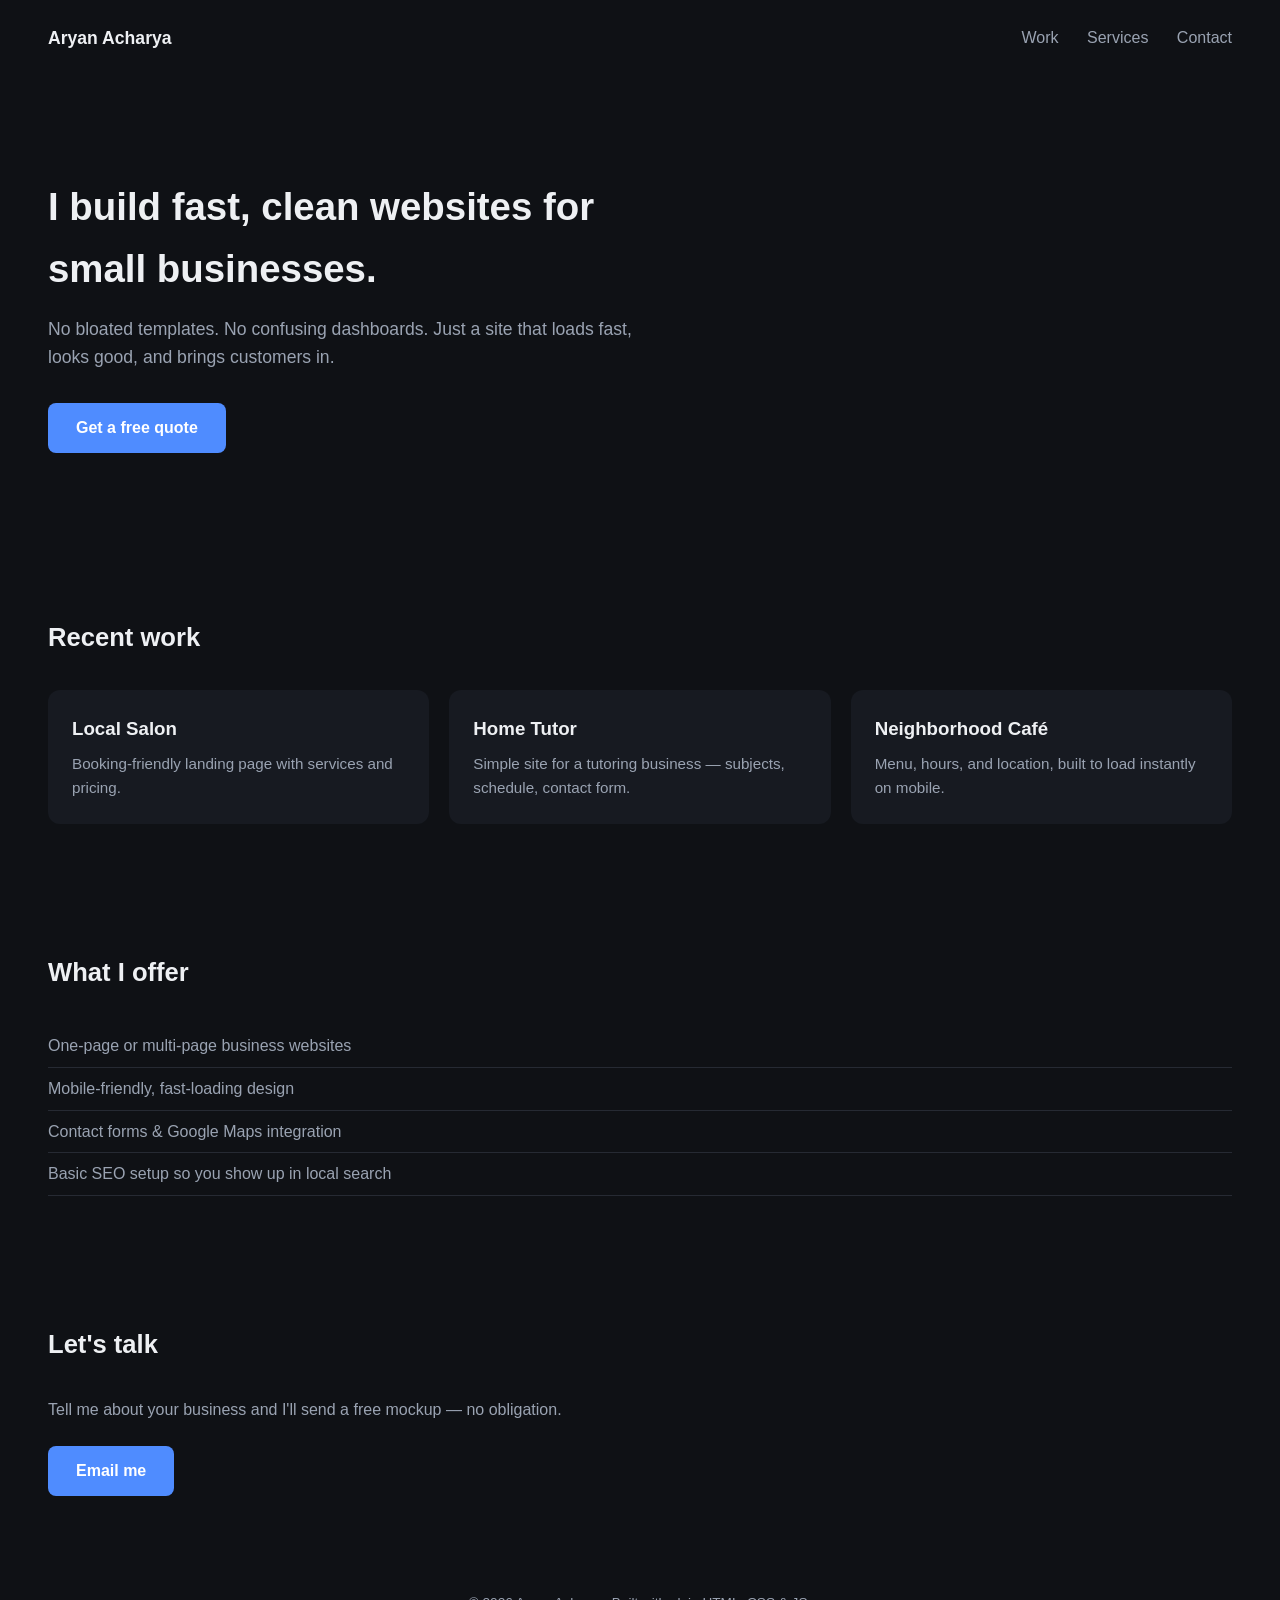
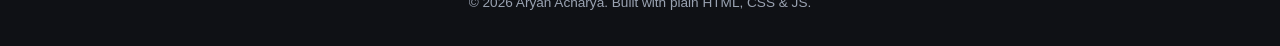
==== index.html @ 9ff777b5 "Add initial portfolio site scaffold" ====
<!DOCTYPE html>
<html lang="en">
<head>
  <meta charset="UTF-8">
  <meta name="viewport" content="width=device-width, initial-scale=1.0">
  <title>Aryan Acharya — Web Developer</title>
  <link rel="stylesheet" href="styles.css">
</head>
<body>
  <header class="nav">
    <div class="nav-brand">Aryan Acharya</div>
    <nav>
      <a href="#work">Work</a>
      <a href="#services">Services</a>
      <a href="#contact">Contact</a>
    </nav>
  </header>

  <section class="hero">
    <h1>I build fast, clean websites for small businesses.</h1>
    <p>No bloated templates. No confusing dashboards. Just a site that loads fast, looks good, and brings customers in.</p>
    <a href="#contact" class="btn">Get a free quote</a>
  </section>

  <section id="work" class="work">
    <h2>Recent work</h2>
    <div class="grid">
      <div class="card">
        <h3>Local Salon</h3>
        <p>Booking-friendly landing page with services and pricing.</p>
      </div>
      <div class="card">
        <h3>Home Tutor</h3>
        <p>Simple site for a tutoring business — subjects, schedule, contact form.</p>
      </div>
      <div class="card">
        <h3>Neighborhood Café</h3>
        <p>Menu, hours, and location, built to load instantly on mobile.</p>
      </div>
    </div>
  </section>

  <section id="services" class="services">
    <h2>What I offer</h2>
    <ul>
      <li>One-page or multi-page business websites</li>
      <li>Mobile-friendly, fast-loading design</li>
      <li>Contact forms & Google Maps integration</li>
      <li>Basic SEO setup so you show up in local search</li>
    </ul>
  </section>

  <section id="contact" class="contact">
    <h2>Let's talk</h2>
    <p>Tell me about your business and I'll send a free mockup — no obligation.</p>
    <a href="mailto:progamertiger2007@gmail.com" class="btn">Email me</a>
  </section>

  <footer>
    <p>&copy; 2026 Aryan Acharya. Built with plain HTML, CSS & JS.</p>
  </footer>

  <script src="script.js"></script>
</body>
</html>
---- styles.css ----
:root {
  --bg: #0f1115;
  --bg-card: #171a21;
  --text: #eef0f3;
  --muted: #9aa3b2;
  --accent: #4f8cff;
}

* { box-sizing: border-box; margin: 0; padding: 0; }

body {
  font-family: -apple-system, "Segoe UI", Roboto, sans-serif;
  background: var(--bg);
  color: var(--text);
  line-height: 1.6;
}

a { color: inherit; text-decoration: none; }

.nav {
  display: flex;
  justify-content: space-between;
  align-items: center;
  padding: 24px 48px;
}

.nav-brand { font-weight: 700; font-size: 1.1rem; }

.nav nav a { margin-left: 24px; color: var(--muted); }
.nav nav a:hover { color: var(--text); }

.hero {
  padding: 100px 48px;
  max-width: 700px;
}

.hero h1 { font-size: 2.4rem; margin-bottom: 16px; }
.hero p { color: var(--muted); margin-bottom: 32px; font-size: 1.1rem; }

.btn {
  display: inline-block;
  background: var(--accent);
  color: white;
  padding: 12px 28px;
  border-radius: 8px;
  font-weight: 600;
}

.work, .services, .contact {
  padding: 64px 48px;
}

.work h2, .services h2, .contact h2 {
  font-size: 1.6rem;
  margin-bottom: 32px;
}

.grid {
  display: grid;
  grid-template-columns: repeat(auto-fit, minmax(220px, 1fr));
  gap: 20px;
}

.card {
  background: var(--bg-card);
  padding: 24px;
  border-radius: 12px;
}

.card h3 { margin-bottom: 8px; }
.card p { color: var(--muted); font-size: 0.95rem; }

.services ul { list-style: none; color: var(--muted); }
.services li { padding: 8px 0; border-bottom: 1px solid #262a33; }

.contact p { color: var(--muted); margin-bottom: 24px; }

footer {
  text-align: center;
  padding: 32px;
  color: var(--muted);
  font-size: 0.85rem;
}

@media (max-width: 600px) {
  .nav, .hero, .work, .services, .contact { padding-left: 24px; padding-right: 24px; }
  .hero h1 { font-size: 1.8rem; }
}
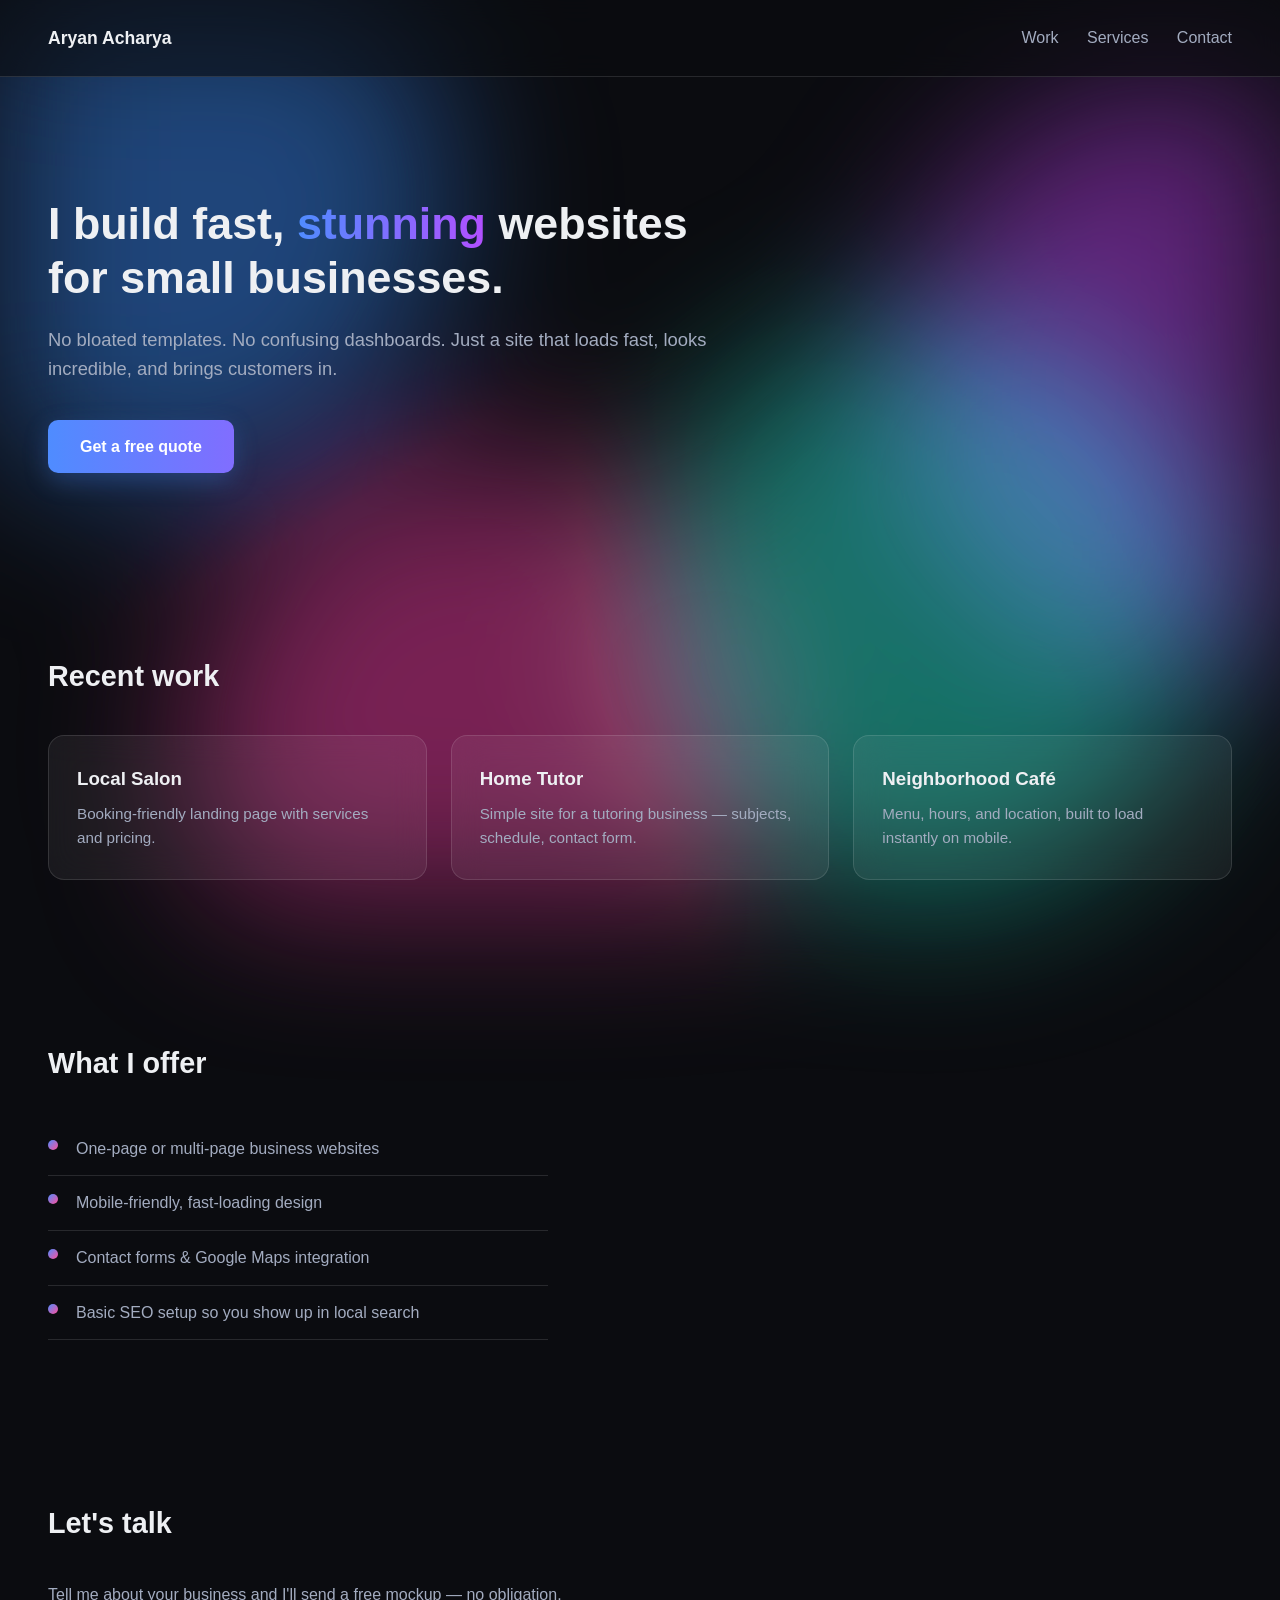
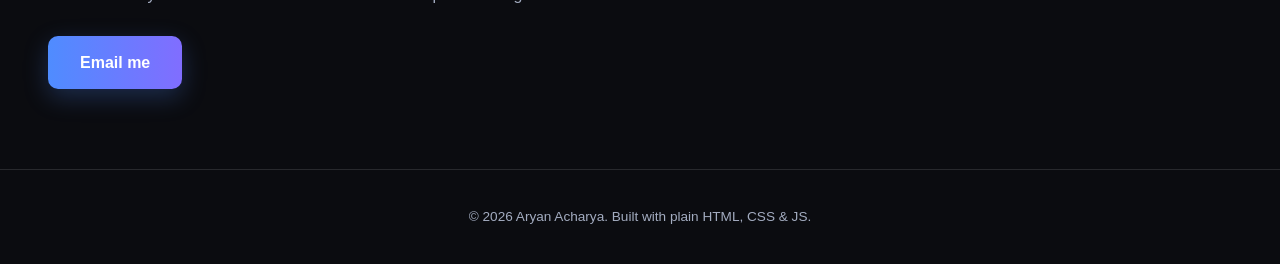
==== commit f87b7ff3: "Add animated gradient blobs, glassmorphism, and scroll-reveal effects" ====
--- a/index.html
+++ b/index.html
@@ -7,6 +7,13 @@
   <link rel="stylesheet" href="styles.css">
 </head>
 <body>
+  <div class="bg-blobs" aria-hidden="true">
+    <div class="blob blob-1"></div>
+    <div class="blob blob-2"></div>
+    <div class="blob blob-3"></div>
+    <div class="blob blob-4"></div>
+  </div>
+
   <header class="nav">
     <div class="nav-brand">Aryan Acharya</div>
     <nav>
@@ -17,23 +24,23 @@
   </header>
 
   <section class="hero">
-    <h1>I build fast, clean websites for small businesses.</h1>
-    <p>No bloated templates. No confusing dashboards. Just a site that loads fast, looks good, and brings customers in.</p>
-    <a href="#contact" class="btn">Get a free quote</a>
+    <h1 class="reveal">I build fast, <span class="gradient-text">stunning</span> websites for small businesses.</h1>
+    <p class="reveal">No bloated templates. No confusing dashboards. Just a site that loads fast, looks incredible, and brings customers in.</p>
+    <a href="#contact" class="btn reveal">Get a free quote</a>
   </section>
 
   <section id="work" class="work">
-    <h2>Recent work</h2>
+    <h2 class="reveal">Recent work</h2>
     <div class="grid">
-      <div class="card">
+      <div class="card glass reveal">
         <h3>Local Salon</h3>
         <p>Booking-friendly landing page with services and pricing.</p>
       </div>
-      <div class="card">
+      <div class="card glass reveal">
         <h3>Home Tutor</h3>
         <p>Simple site for a tutoring business — subjects, schedule, contact form.</p>
       </div>
-      <div class="card">
+      <div class="card glass reveal">
         <h3>Neighborhood Café</h3>
         <p>Menu, hours, and location, built to load instantly on mobile.</p>
       </div>
@@ -41,23 +48,23 @@
   </section>
 
   <section id="services" class="services">
-    <h2>What I offer</h2>
+    <h2 class="reveal">What I offer</h2>
     <ul>
-      <li>One-page or multi-page business websites</li>
-      <li>Mobile-friendly, fast-loading design</li>
-      <li>Contact forms & Google Maps integration</li>
-      <li>Basic SEO setup so you show up in local search</li>
+      <li class="reveal">One-page or multi-page business websites</li>
+      <li class="reveal">Mobile-friendly, fast-loading design</li>
+      <li class="reveal">Contact forms &amp; Google Maps integration</li>
+      <li class="reveal">Basic SEO setup so you show up in local search</li>
     </ul>
   </section>
 
   <section id="contact" class="contact">
-    <h2>Let's talk</h2>
-    <p>Tell me about your business and I'll send a free mockup — no obligation.</p>
-    <a href="mailto:progamertiger2007@gmail.com" class="btn">Email me</a>
+    <h2 class="reveal">Let's talk</h2>
+    <p class="reveal">Tell me about your business and I'll send a free mockup — no obligation.</p>
+    <a href="mailto:progamertiger2007@gmail.com" class="btn reveal">Email me</a>
   </section>
 
   <footer>
-    <p>&copy; 2026 Aryan Acharya. Built with plain HTML, CSS & JS.</p>
+    <p>&copy; 2026 Aryan Acharya. Built with plain HTML, CSS &amp; JS.</p>
   </footer>
 
   <script src="script.js"></script>
--- a/styles.css
+++ b/styles.css
@@ -1,88 +1,252 @@
 :root {
-  --bg: #0f1115;
-  --bg-card: #171a21;
+  --bg: #0b0c10;
+  --bg-card: rgba(255, 255, 255, 0.06);
+  --border: rgba(255, 255, 255, 0.12);
   --text: #eef0f3;
-  --muted: #9aa3b2;
+  --muted: #a3acc0;
   --accent: #4f8cff;
+  --accent-2: #b24fff;
+  --accent-3: #ff4f9a;
+  --accent-4: #4fe0c9;
 }
 
 * { box-sizing: border-box; margin: 0; padding: 0; }
+
+html { scroll-behavior: smooth; }
 
 body {
   font-family: -apple-system, "Segoe UI", Roboto, sans-serif;
   background: var(--bg);
   color: var(--text);
   line-height: 1.6;
+  position: relative;
+  overflow-x: hidden;
+  min-height: 100vh;
 }
 
 a { color: inherit; text-decoration: none; }
 
+/* ---- animated background blobs ---- */
+.bg-blobs {
+  position: fixed;
+  inset: 0;
+  z-index: -1;
+  overflow: hidden;
+  filter: blur(80px) saturate(140%);
+}
+
+.blob {
+  position: absolute;
+  width: 45vw;
+  height: 45vw;
+  max-width: 600px;
+  max-height: 600px;
+  border-radius: 50%;
+  opacity: 0.45;
+  will-change: transform;
+}
+
+.blob-1 {
+  background: var(--accent);
+  top: -10%;
+  left: -10%;
+  animation: float1 22s ease-in-out infinite;
+}
+
+.blob-2 {
+  background: var(--accent-2);
+  top: 10%;
+  right: -15%;
+  animation: float2 26s ease-in-out infinite;
+}
+
+.blob-3 {
+  background: var(--accent-3);
+  bottom: -15%;
+  left: 15%;
+  animation: float3 20s ease-in-out infinite;
+}
+
+.blob-4 {
+  background: var(--accent-4);
+  bottom: 0%;
+  right: 5%;
+  animation: float1 30s ease-in-out infinite reverse;
+}
+
+@keyframes float1 {
+  0%, 100% { transform: translate(0, 0) scale(1); }
+  33% { transform: translate(8vw, 6vh) scale(1.15); }
+  66% { transform: translate(-4vw, 10vh) scale(0.9); }
+}
+
+@keyframes float2 {
+  0%, 100% { transform: translate(0, 0) scale(1); }
+  40% { transform: translate(-10vw, 8vh) scale(1.1); }
+  70% { transform: translate(-2vw, -6vh) scale(0.95); }
+}
+
+@keyframes float3 {
+  0%, 100% { transform: translate(0, 0) scale(1); }
+  50% { transform: translate(10vw, -8vh) scale(1.2); }
+}
+
+@media (prefers-reduced-motion: reduce) {
+  .blob { animation: none !important; }
+  html { scroll-behavior: auto; }
+}
+
+/* ---- gradient text ---- */
+.gradient-text {
+  background: linear-gradient(90deg, var(--accent), var(--accent-2), var(--accent-3), var(--accent));
+  background-size: 300% auto;
+  -webkit-background-clip: text;
+  background-clip: text;
+  color: transparent;
+  animation: gradientShift 6s linear infinite;
+}
+
+@keyframes gradientShift {
+  to { background-position: 300% center; }
+}
+
+/* ---- nav ---- */
 .nav {
   display: flex;
   justify-content: space-between;
   align-items: center;
   padding: 24px 48px;
+  position: sticky;
+  top: 0;
+  backdrop-filter: blur(14px);
+  background: rgba(11, 12, 16, 0.6);
+  border-bottom: 1px solid var(--border);
+  z-index: 10;
 }
 
 .nav-brand { font-weight: 700; font-size: 1.1rem; }
 
-.nav nav a { margin-left: 24px; color: var(--muted); }
+.nav nav a {
+  margin-left: 24px;
+  color: var(--muted);
+  transition: color 0.2s ease;
+}
 .nav nav a:hover { color: var(--text); }
 
+/* ---- hero ---- */
 .hero {
-  padding: 100px 48px;
-  max-width: 700px;
-}
-
-.hero h1 { font-size: 2.4rem; margin-bottom: 16px; }
-.hero p { color: var(--muted); margin-bottom: 32px; font-size: 1.1rem; }
-
+  padding: 120px 48px 100px;
+  max-width: 760px;
+}
+
+.hero h1 { font-size: 2.8rem; margin-bottom: 20px; line-height: 1.2; }
+.hero p { color: var(--muted); margin-bottom: 36px; font-size: 1.15rem; }
+
+/* ---- buttons ---- */
 .btn {
   display: inline-block;
-  background: var(--accent);
+  position: relative;
+  background: linear-gradient(90deg, var(--accent), var(--accent-2));
+  background-size: 200% auto;
   color: white;
-  padding: 12px 28px;
-  border-radius: 8px;
+  padding: 14px 32px;
+  border-radius: 10px;
   font-weight: 600;
-}
-
+  transition: background-position 0.5s ease, transform 0.25s ease, box-shadow 0.25s ease;
+  box-shadow: 0 8px 24px rgba(79, 140, 255, 0.25);
+}
+
+.btn:hover {
+  background-position: 100% center;
+  transform: translateY(-3px);
+  box-shadow: 0 12px 32px rgba(178, 79, 255, 0.4);
+}
+
+/* ---- sections ---- */
 .work, .services, .contact {
-  padding: 64px 48px;
+  padding: 80px 48px;
+  position: relative;
 }
 
 .work h2, .services h2, .contact h2 {
-  font-size: 1.6rem;
-  margin-bottom: 32px;
+  font-size: 1.8rem;
+  margin-bottom: 36px;
 }
 
 .grid {
   display: grid;
   grid-template-columns: repeat(auto-fit, minmax(220px, 1fr));
-  gap: 20px;
+  gap: 24px;
+}
+
+.glass {
+  background: var(--bg-card);
+  border: 1px solid var(--border);
+  backdrop-filter: blur(16px);
+  -webkit-backdrop-filter: blur(16px);
 }
 
 .card {
-  background: var(--bg-card);
-  padding: 24px;
-  border-radius: 12px;
+  padding: 28px;
+  border-radius: 16px;
+  transition: transform 0.3s ease, box-shadow 0.3s ease, border-color 0.3s ease;
+}
+
+.card:hover {
+  transform: translateY(-6px);
+  border-color: rgba(255, 255, 255, 0.25);
+  box-shadow: 0 16px 40px rgba(0, 0, 0, 0.35);
 }
 
 .card h3 { margin-bottom: 8px; }
 .card p { color: var(--muted); font-size: 0.95rem; }
 
-.services ul { list-style: none; color: var(--muted); }
-.services li { padding: 8px 0; border-bottom: 1px solid #262a33; }
-
-.contact p { color: var(--muted); margin-bottom: 24px; }
+.services ul { list-style: none; color: var(--muted); max-width: 500px; }
+.services li {
+  padding: 14px 0;
+  border-bottom: 1px solid var(--border);
+  position: relative;
+  padding-left: 28px;
+}
+.services li::before {
+  content: "";
+  position: absolute;
+  left: 0;
+  top: 18px;
+  width: 10px;
+  height: 10px;
+  border-radius: 50%;
+  background: linear-gradient(135deg, var(--accent), var(--accent-3));
+}
+
+.contact p { color: var(--muted); margin-bottom: 28px; }
 
 footer {
   text-align: center;
-  padding: 32px;
+  padding: 36px;
   color: var(--muted);
   font-size: 0.85rem;
+  border-top: 1px solid var(--border);
+}
+
+/* ---- scroll reveal ---- */
+.reveal {
+  opacity: 0;
+  transform: translateY(24px);
+  transition: opacity 0.7s ease, transform 0.7s ease;
+}
+
+.reveal.visible {
+  opacity: 1;
+  transform: translateY(0);
+}
+
+@media (prefers-reduced-motion: reduce) {
+  .reveal { opacity: 1; transform: none; transition: none; }
 }
 
 @media (max-width: 600px) {
   .nav, .hero, .work, .services, .contact { padding-left: 24px; padding-right: 24px; }
-  .hero h1 { font-size: 1.8rem; }
-}
+  .hero h1 { font-size: 2rem; }
+  .blob { width: 70vw; height: 70vw; }
+}
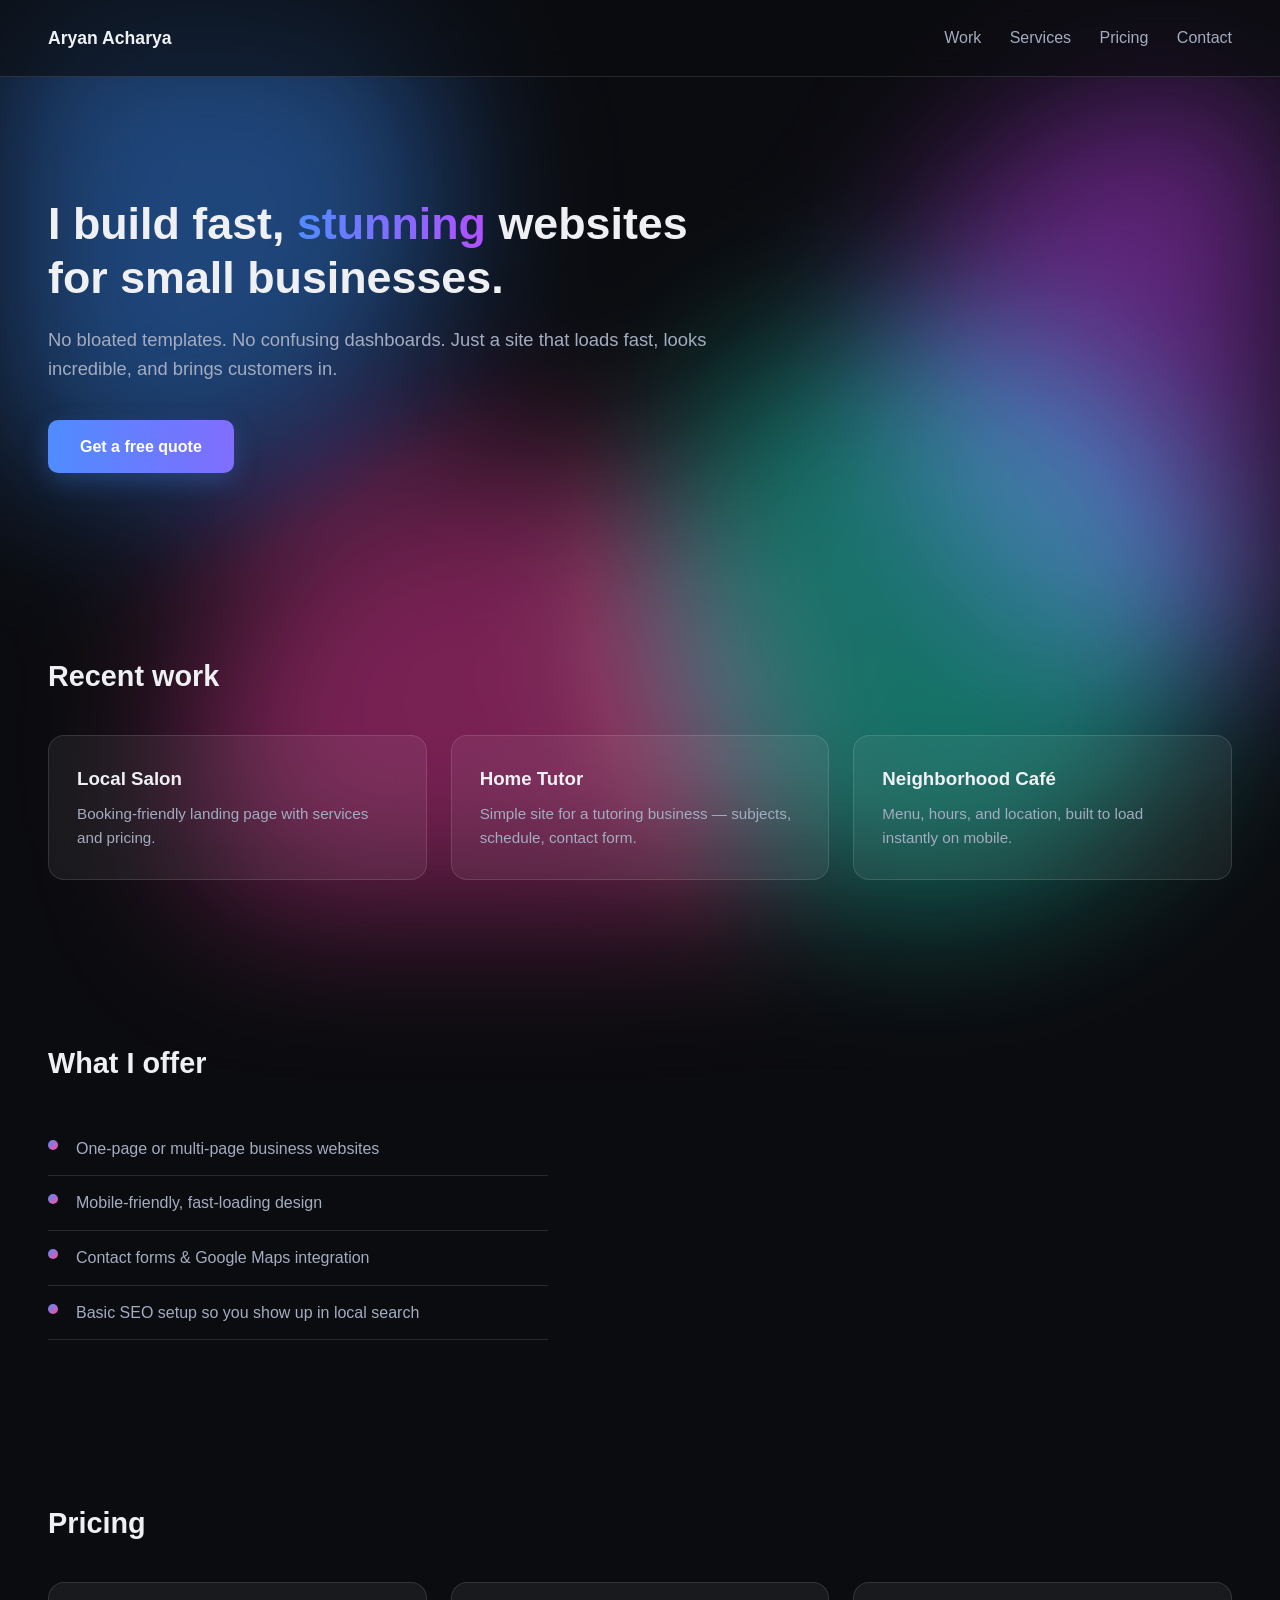
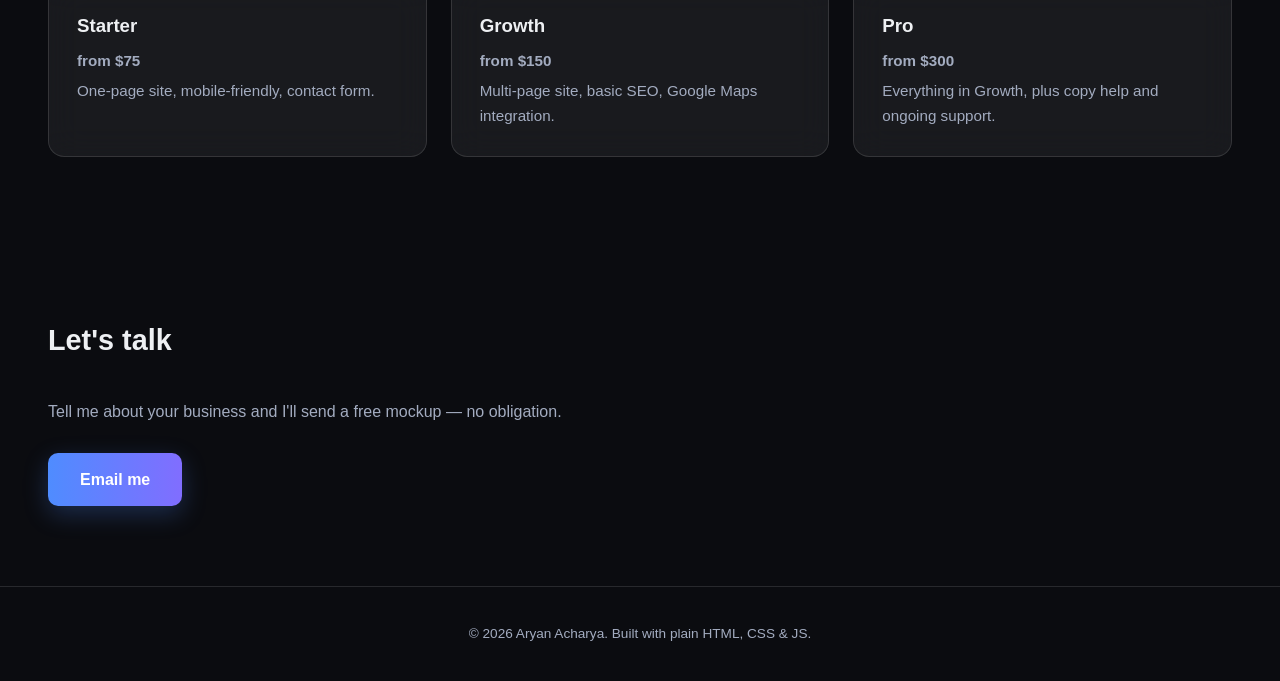
==== commit 0dfb769c: "Add SEO/social meta tags and a visible pricing section" ====
--- a/index.html
+++ b/index.html
@@ -4,6 +4,11 @@
   <meta charset="UTF-8">
   <meta name="viewport" content="width=device-width, initial-scale=1.0">
   <title>Aryan Acharya — Web Developer</title>
+  <meta name="description" content="Fast, modern websites for small businesses. Free mockup, no obligation — one-page and multi-page sites built for local shops, salons, tutors, and cafés.">
+  <meta property="og:title" content="Aryan Acharya — Web Developer">
+  <meta property="og:description" content="Fast, modern websites for small businesses. Free mockup, no obligation.">
+  <meta property="og:type" content="website">
+  <meta name="twitter:card" content="summary">
   <link rel="stylesheet" href="styles.css">
 </head>
 <body>
@@ -19,6 +24,7 @@
     <nav>
       <a href="#work">Work</a>
       <a href="#services">Services</a>
+      <a href="#pricing">Pricing</a>
       <a href="#contact">Contact</a>
     </nav>
   </header>
@@ -57,6 +63,27 @@
     </ul>
   </section>
 
+  <section id="pricing" class="services">
+    <h2 class="reveal">Pricing</h2>
+    <div class="grid">
+      <div class="card glass reveal">
+        <h3>Starter</h3>
+        <p class="price">from $75</p>
+        <p>One-page site, mobile-friendly, contact form.</p>
+      </div>
+      <div class="card glass reveal">
+        <h3>Growth</h3>
+        <p class="price">from $150</p>
+        <p>Multi-page site, basic SEO, Google Maps integration.</p>
+      </div>
+      <div class="card glass reveal">
+        <h3>Pro</h3>
+        <p class="price">from $300</p>
+        <p>Everything in Growth, plus copy help and ongoing support.</p>
+      </div>
+    </div>
+  </section>
+
   <section id="contact" class="contact">
     <h2 class="reveal">Let's talk</h2>
     <p class="reveal">Tell me about your business and I'll send a free mockup — no obligation.</p>
--- a/styles.css
+++ b/styles.css
@@ -201,6 +201,13 @@
 .card h3 { margin-bottom: 8px; }
 .card p { color: var(--muted); font-size: 0.95rem; }
 
+.price {
+  font-size: 1.3rem;
+  font-weight: 700;
+  color: var(--accent-4);
+  margin-bottom: 6px;
+}
+
 .services ul { list-style: none; color: var(--muted); max-width: 500px; }
 .services li {
   padding: 14px 0;
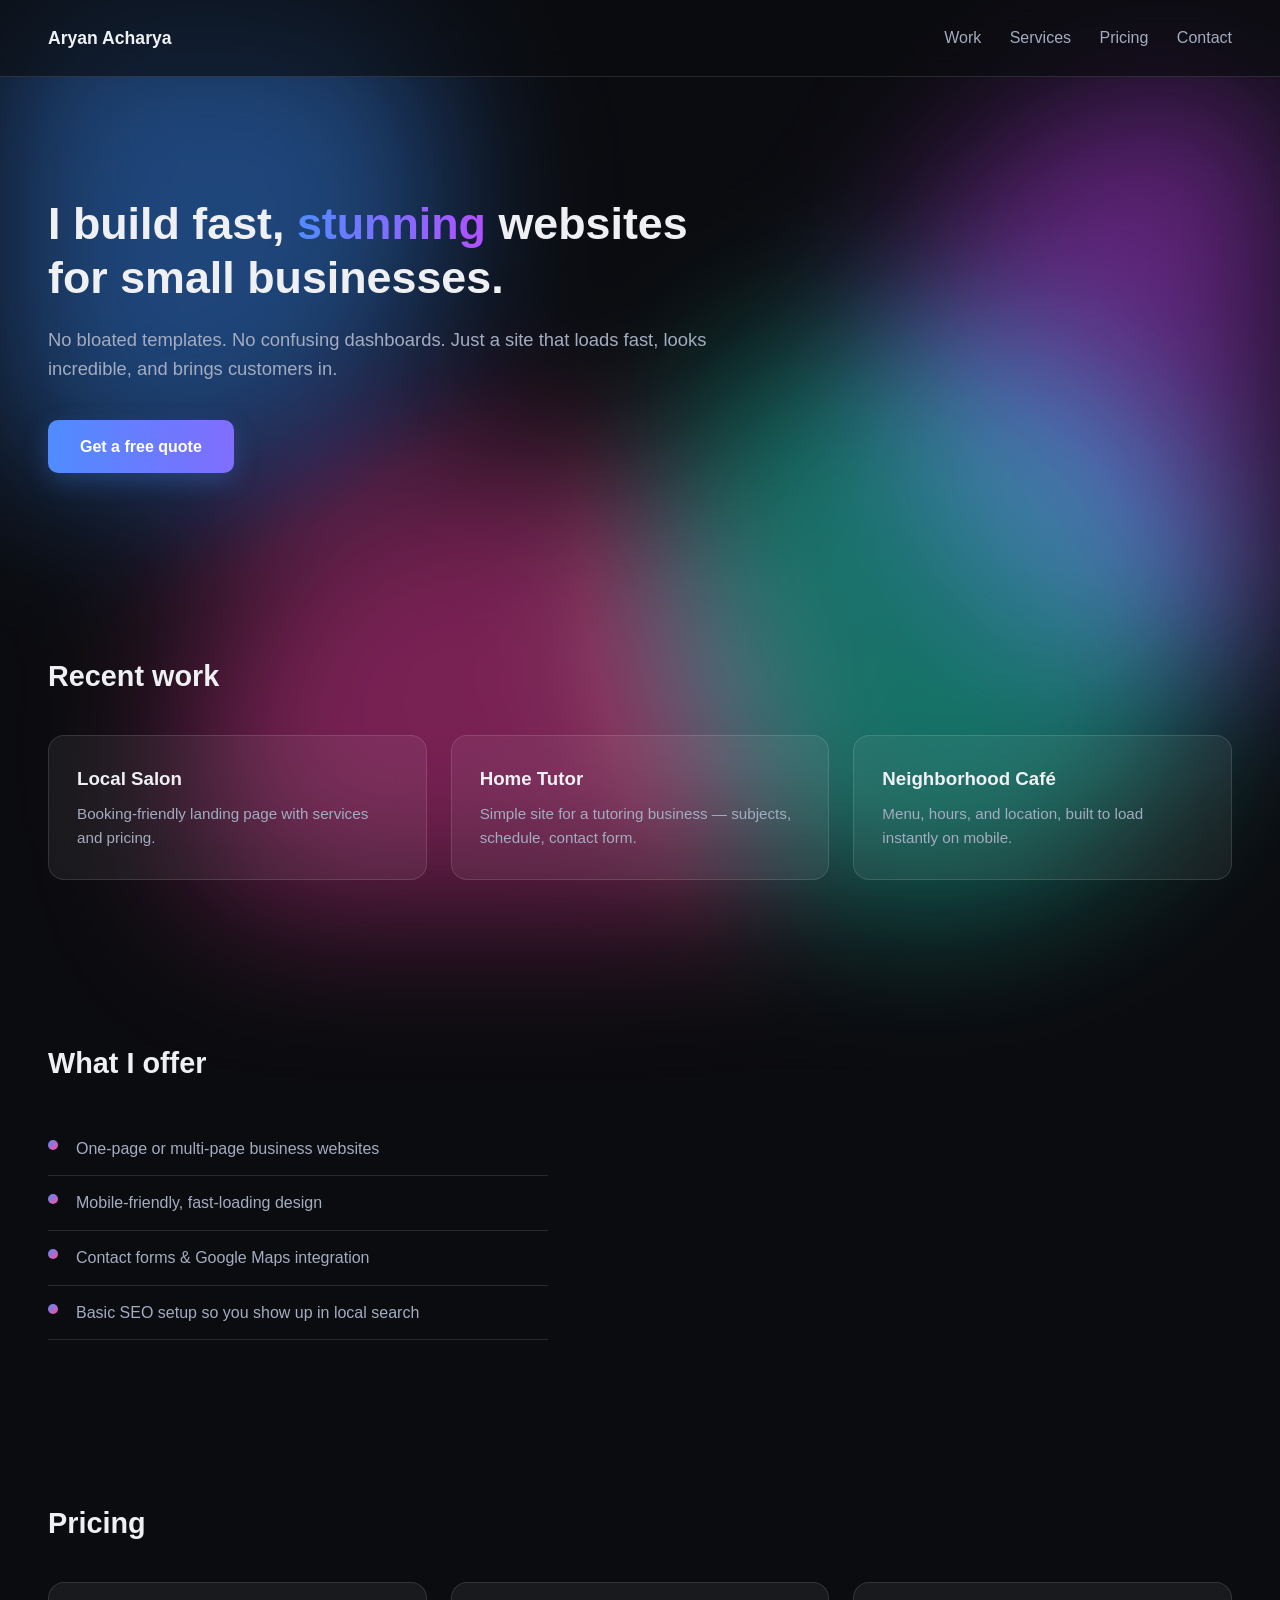
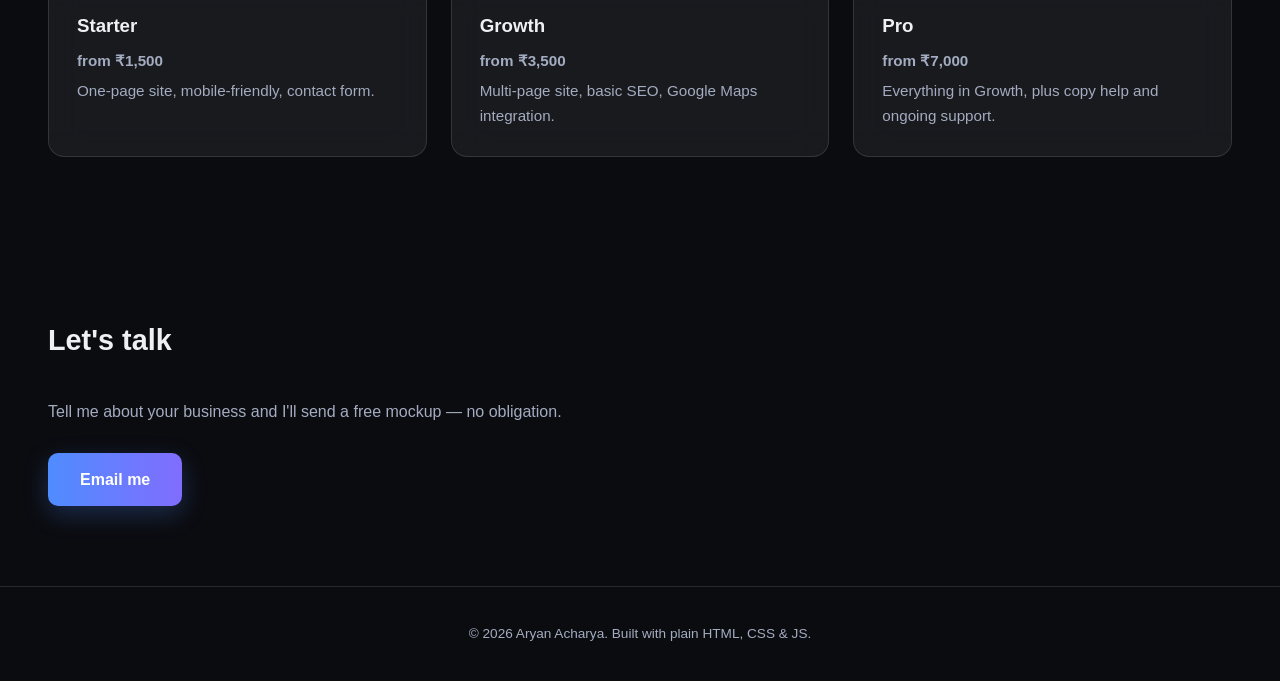
==== commit 1ccda256: "Convert all pricing to INR; make salon/tutor/cafe samples structurally distinct with FAQ accordion, " ====
--- a/index.html
+++ b/index.html
@@ -38,18 +38,18 @@
   <section id="work" class="work">
     <h2 class="reveal">Recent work</h2>
     <div class="grid">
-      <div class="card glass reveal">
+      <a href="samples/salon/" target="_blank" rel="noopener" class="card glass reveal">
         <h3>Local Salon</h3>
         <p>Booking-friendly landing page with services and pricing.</p>
-      </div>
-      <div class="card glass reveal">
+      </a>
+      <a href="samples/tutor/" target="_blank" rel="noopener" class="card glass reveal">
         <h3>Home Tutor</h3>
         <p>Simple site for a tutoring business — subjects, schedule, contact form.</p>
-      </div>
-      <div class="card glass reveal">
+      </a>
+      <a href="samples/cafe/" target="_blank" rel="noopener" class="card glass reveal">
         <h3>Neighborhood Café</h3>
         <p>Menu, hours, and location, built to load instantly on mobile.</p>
-      </div>
+      </a>
     </div>
   </section>
 
@@ -68,17 +68,17 @@
     <div class="grid">
       <div class="card glass reveal">
         <h3>Starter</h3>
-        <p class="price">from $75</p>
+        <p class="price">from ₹1,500</p>
         <p>One-page site, mobile-friendly, contact form.</p>
       </div>
       <div class="card glass reveal">
         <h3>Growth</h3>
-        <p class="price">from $150</p>
+        <p class="price">from ₹3,500</p>
         <p>Multi-page site, basic SEO, Google Maps integration.</p>
       </div>
       <div class="card glass reveal">
         <h3>Pro</h3>
-        <p class="price">from $300</p>
+        <p class="price">from ₹7,000</p>
         <p>Everything in Growth, plus copy help and ongoing support.</p>
       </div>
     </div>
--- a/styles.css
+++ b/styles.css
@@ -187,8 +187,10 @@
 }
 
 .card {
+  display: block;
   padding: 28px;
   border-radius: 16px;
+  cursor: pointer;
   transition: transform 0.3s ease, box-shadow 0.3s ease, border-color 0.3s ease;
 }
 
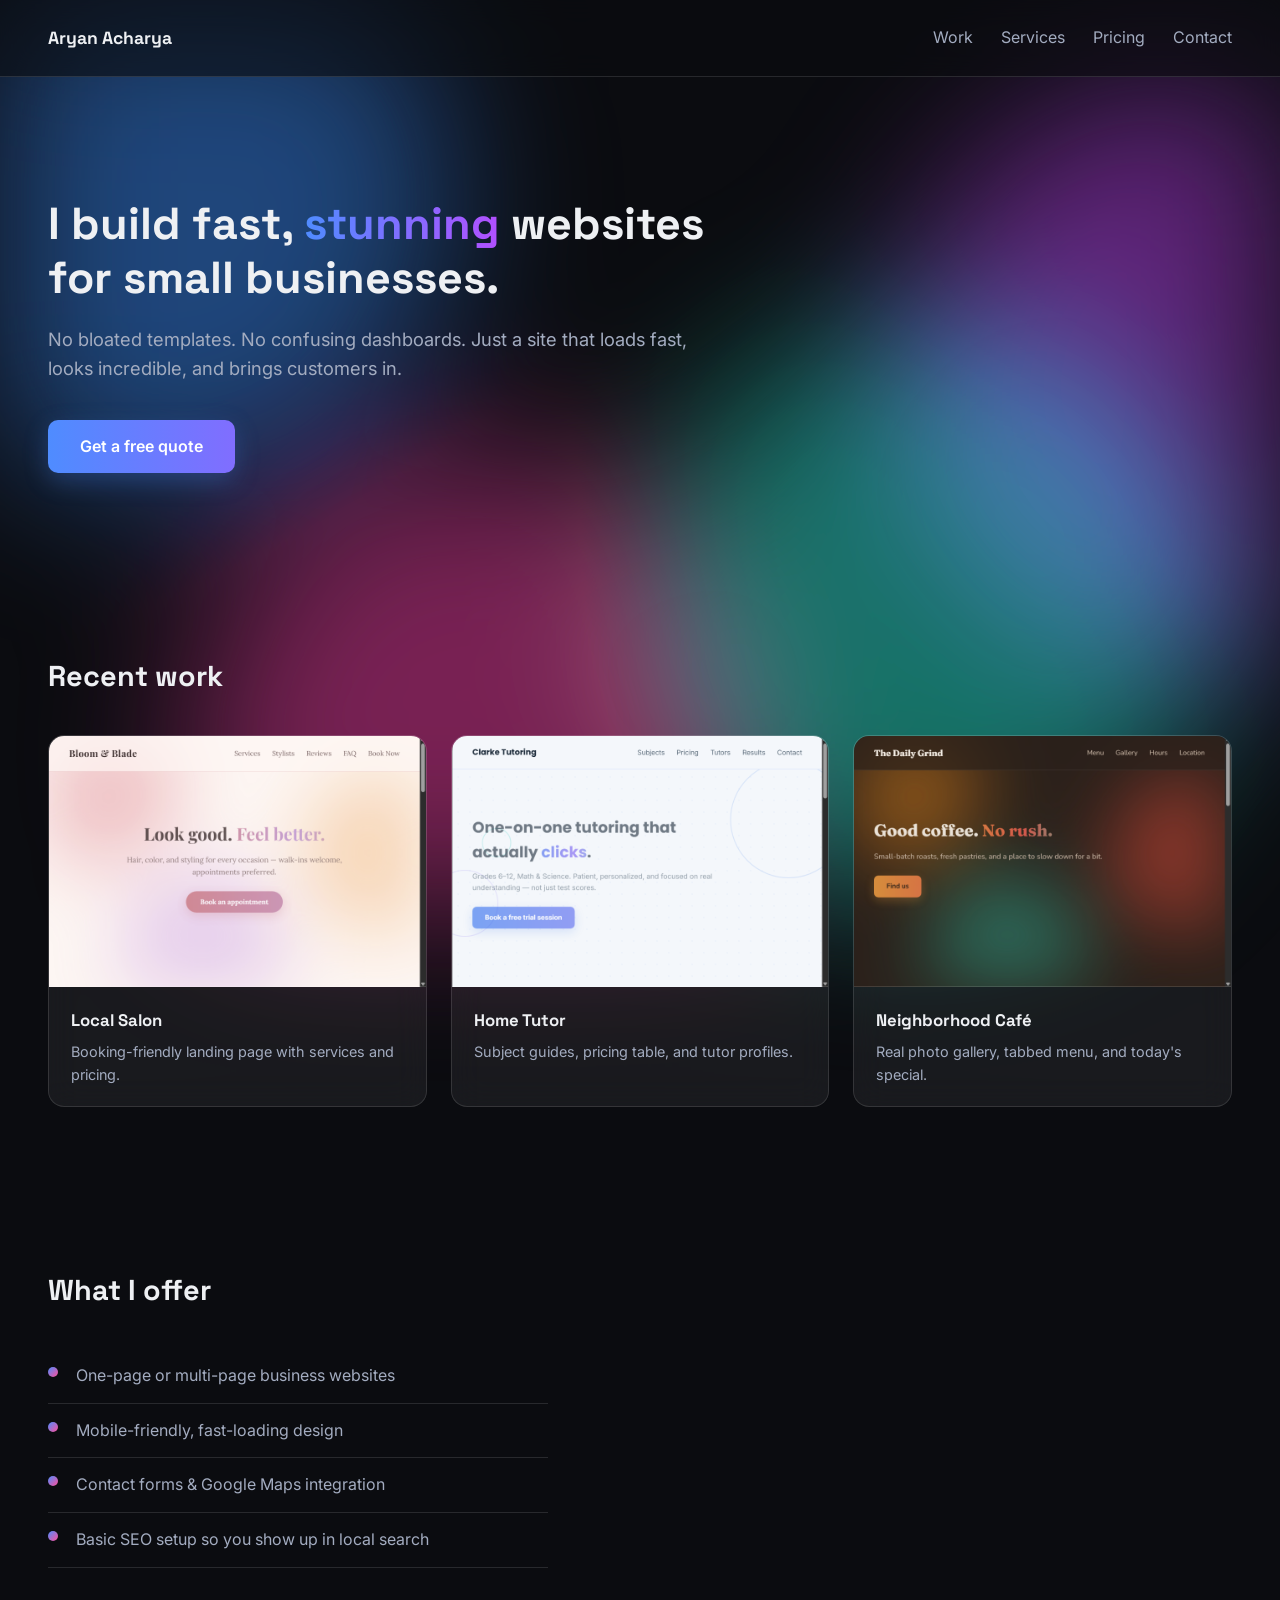
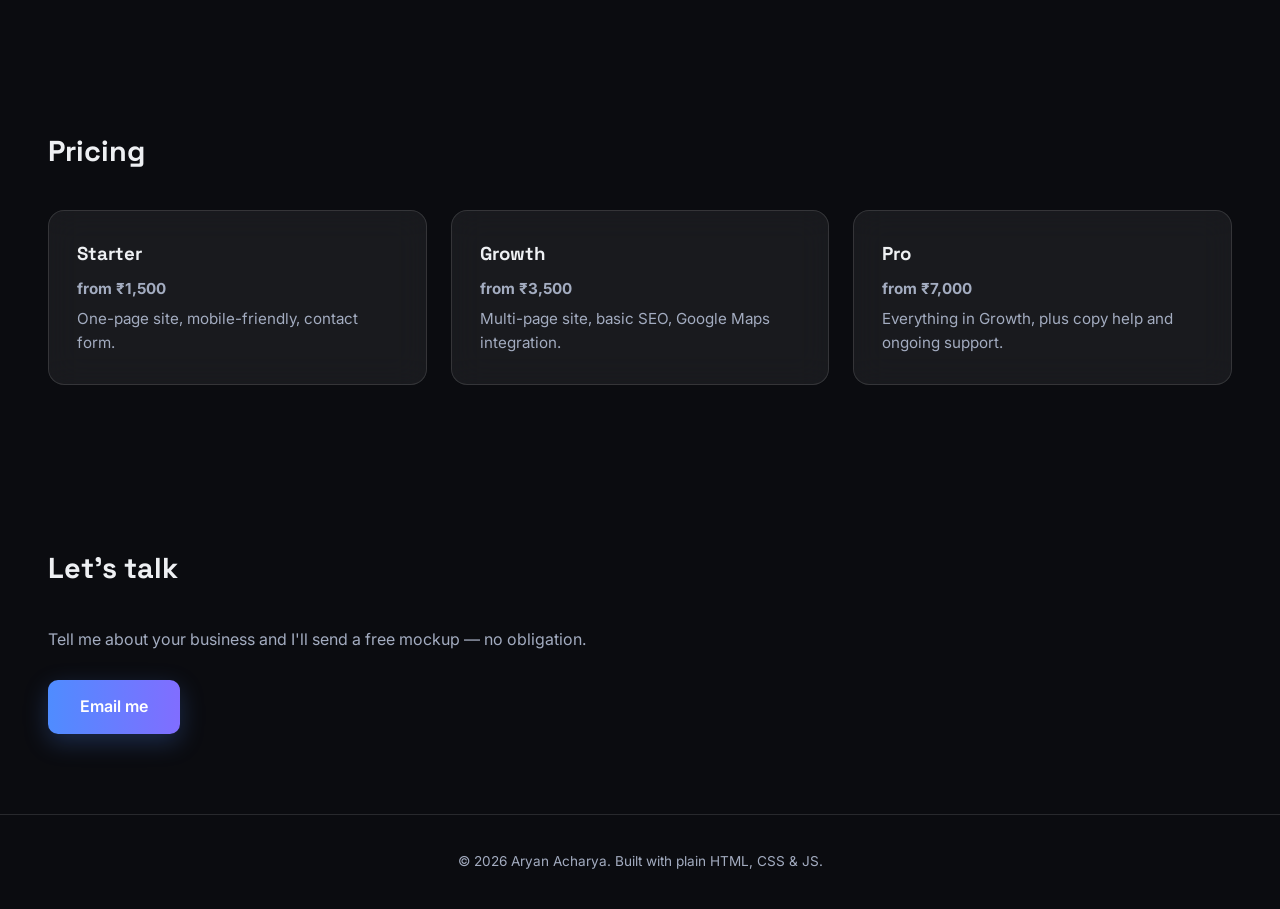
==== commit 96279d0e: "Add real screenshot thumbnails to Recent Work and give the portfolio its own distinct font" ====
--- a/index.html
+++ b/index.html
@@ -9,6 +9,9 @@
   <meta property="og:description" content="Fast, modern websites for small businesses. Free mockup, no obligation.">
   <meta property="og:type" content="website">
   <meta name="twitter:card" content="summary">
+  <link rel="preconnect" href="https://fonts.googleapis.com">
+  <link rel="preconnect" href="https://fonts.gstatic.com" crossorigin>
+  <link href="https://fonts.googleapis.com/css2?family=Space+Grotesk:wght@500;600;700&family=Inter:wght@400;500;600&display=swap" rel="stylesheet">
   <link rel="stylesheet" href="styles.css">
 </head>
 <body>
@@ -38,17 +41,26 @@
   <section id="work" class="work">
     <h2 class="reveal">Recent work</h2>
     <div class="grid">
-      <a href="samples/salon/" target="_blank" rel="noopener" class="card glass reveal">
-        <h3>Local Salon</h3>
-        <p>Booking-friendly landing page with services and pricing.</p>
+      <a href="samples/salon/" target="_blank" rel="noopener" class="work-card reveal">
+        <div class="work-thumb" style="background-image: url('work-thumbs/salon.png')"></div>
+        <div class="work-info">
+          <h3>Local Salon</h3>
+          <p>Booking-friendly landing page with services and pricing.</p>
+        </div>
       </a>
-      <a href="samples/tutor/" target="_blank" rel="noopener" class="card glass reveal">
-        <h3>Home Tutor</h3>
-        <p>Simple site for a tutoring business — subjects, schedule, contact form.</p>
+      <a href="samples/tutor/" target="_blank" rel="noopener" class="work-card reveal">
+        <div class="work-thumb" style="background-image: url('work-thumbs/tutor.png')"></div>
+        <div class="work-info">
+          <h3>Home Tutor</h3>
+          <p>Subject guides, pricing table, and tutor profiles.</p>
+        </div>
       </a>
-      <a href="samples/cafe/" target="_blank" rel="noopener" class="card glass reveal">
-        <h3>Neighborhood Café</h3>
-        <p>Menu, hours, and location, built to load instantly on mobile.</p>
+      <a href="samples/cafe/" target="_blank" rel="noopener" class="work-card reveal">
+        <div class="work-thumb" style="background-image: url('work-thumbs/cafe.png')"></div>
+        <div class="work-info">
+          <h3>Neighborhood Café</h3>
+          <p>Real photo gallery, tabbed menu, and today's special.</p>
+        </div>
       </a>
     </div>
   </section>
--- a/styles.css
+++ b/styles.css
@@ -15,7 +15,7 @@
 html { scroll-behavior: smooth; }
 
 body {
-  font-family: -apple-system, "Segoe UI", Roboto, sans-serif;
+  font-family: "Inter", -apple-system, "Segoe UI", Roboto, sans-serif;
   background: var(--bg);
   color: var(--text);
   line-height: 1.6;
@@ -124,7 +124,8 @@
   z-index: 10;
 }
 
-.nav-brand { font-weight: 700; font-size: 1.1rem; }
+.nav-brand { font-family: "Space Grotesk", sans-serif; font-weight: 700; font-size: 1.1rem; }
+h1, h2, h3 { font-family: "Space Grotesk", sans-serif; }
 
 .nav nav a {
   margin-left: 24px;
@@ -202,6 +203,33 @@
 
 .card h3 { margin-bottom: 8px; }
 .card p { color: var(--muted); font-size: 0.95rem; }
+
+/* ---- work cards with real screenshots ---- */
+.work-card {
+  display: block;
+  border-radius: 16px;
+  overflow: hidden;
+  background: var(--bg-card);
+  border: 1px solid var(--border);
+  backdrop-filter: blur(16px);
+  -webkit-backdrop-filter: blur(16px);
+  transition: transform 0.3s ease, box-shadow 0.3s ease, border-color 0.3s ease;
+}
+.work-card:hover {
+  transform: translateY(-6px);
+  border-color: rgba(255, 255, 255, 0.25);
+  box-shadow: 0 16px 40px rgba(0, 0, 0, 0.4);
+}
+.work-thumb {
+  width: 100%;
+  aspect-ratio: 3 / 2;
+  background-size: cover;
+  background-position: top center;
+  border-bottom: 1px solid var(--border);
+}
+.work-info { padding: 20px 22px; }
+.work-info h3 { margin-bottom: 6px; font-size: 1.05rem; }
+.work-info p { color: var(--muted); font-size: 0.9rem; }
 
 .price {
   font-size: 1.3rem;
